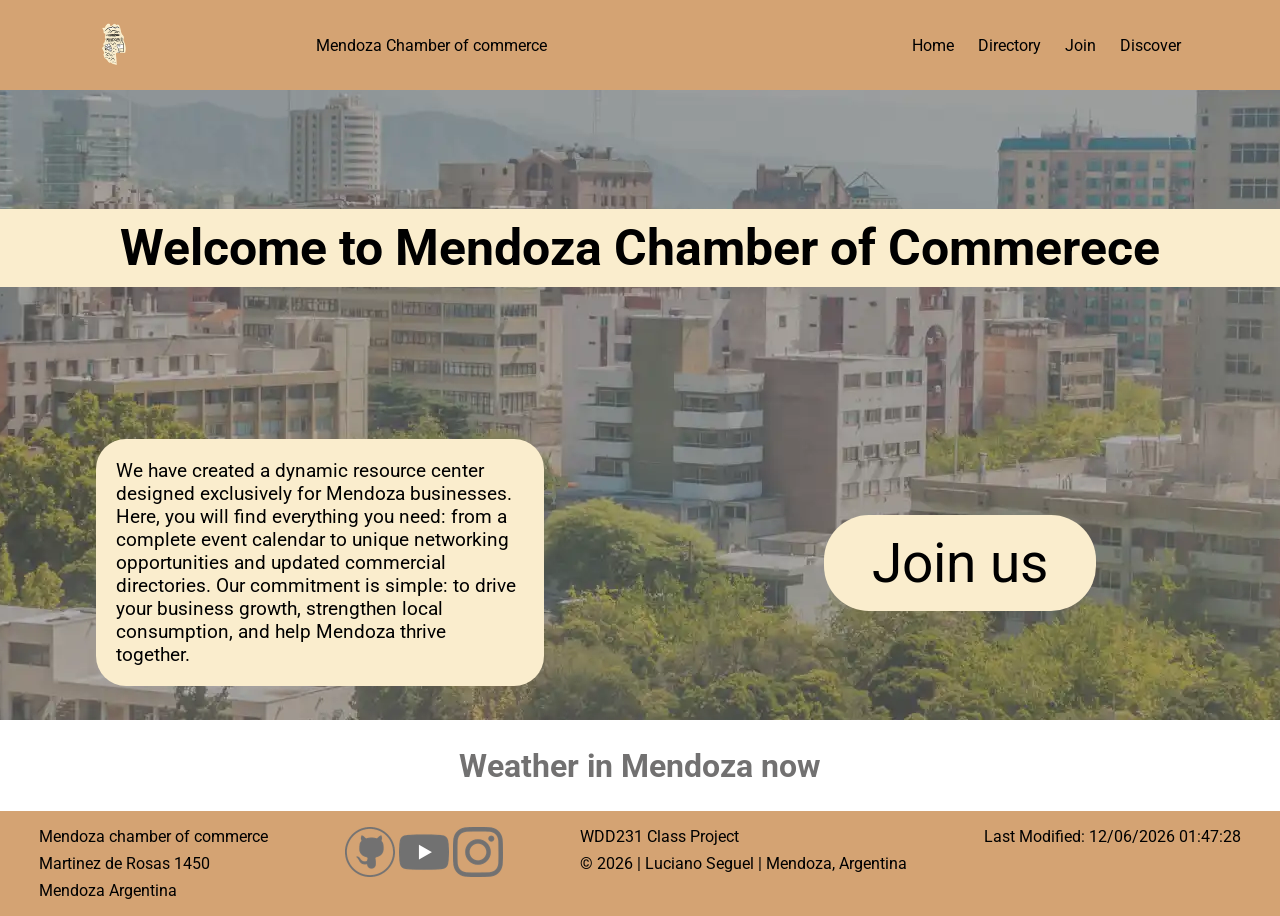
==== chamber/index.html @ c5376103 "fixed h1 index 3.3" ====
<!DOCTYPE html>
<html lang="en">

<head>
    <meta charset="UTF-8">
    <meta name="viewport" content="width=device-width, initial-scale=1.0">
    <title>Mendoza Chamber of commerce</title>

    <!-- --------------
    Meta links en el head 
-------------------->

    <meta name="description"
        content="Mendoza Chamber of commerce to connect local bussiness with local people here in mendoza">
    <meta name="author" content="Luciano Seguel">
    <meta property="og:title" content="Mendoza Chamber of commerce">
    <meta property="og:description"
        content="Mendoza Chamber of commerce to connect local bussiness with local people here in mendoza">
    <meta property="og:url" content="https://www.mendozachamberofcommerce.com.ar/">
    <meta property="og:locale" content="es_AR">
    <meta property="og:image"
        content="https://lucianoseguel.github.io/wdd231/chamber/images/chamber-image.jpg">
    <meta property="og:type" content="website">
    <meta property="og:site_name" content="Mendoza COC">

    <link rel="preconnect" href="https://fonts.googleapis.com">
    <link rel="preconnect" href="https://fonts.gstatic.com" crossorigin>
    <link href="https://fonts.googleapis.com/css2?family=Roboto:ital,wght@0,100..900;1,100..900&display=swap"
        rel="stylesheet">
    <link rel="stylesheet" href="styles/directory-large.css">
    <link rel="stylesheet" href="styles/index.css">
    <link rel="stylesheet" href="styles/directory-base.css">

    <link rel="shortcut icon" href="images/mendoza-logo.png" type="image/png">

  <script src="scripts/menu.js" defer></script>
    <script src="scripts/directory.js" defer></script>
    <script type="module" src="scripts/weather.js"></script>

</head>

<body>
    <header>
        <img src="images/mendoza-logo.png" alt="Site Logo" width="50" height="50">
        <span>Mendoza Chamber of commerce</span>
        <a href="#" id="menu"></a>
        <nav class="navigation">

            <a href="#" class="active">Home</a>
            <a href="directory.html">Directory</a>
            <a href="#">Join</a>
            <a href="#">Discover</a>


        </nav>
    </header>

    <main>
        <section id="hero-section">
            <!--  This is the hero section -->
            <img src="images/hero-image.webp" alt="Mendoza (hero)">
            <h1>Welcome to Mendoza Chamber of Commerece</h1>
            <p>We have created a dynamic resource center designed exclusively for Mendoza businesses. Here, you will
                find everything you need: from a complete event calendar to unique networking opportunities and updated
                commercial directories. Our commitment is simple: to drive your business growth, strengthen local
                consumption, and help Mendoza thrive together.</p>
            <a href="join.html">Join us</a>
        </section>
        <section id="event-section"></section>
        <section id="weather-section">
            <h2>Weather in Mendoza now</h2>

        </section>
    </main>

    <footer>
        <div>
            <p>Mendoza chamber of commerce</p>
            <p>Martinez de Rosas 1450</p>
            <p>Mendoza Argentina</p>

        </div>
        <div>
            <a href="https://github.com/" target="_blank" rel="noopener noreferrer">
                <img src="images/github-ico.png" alt="GitHub" class="ico-footer">
            </a>
            <a href="https://youtube.com/" target="_blank" rel="noopener noreferrer">
                <img src="images/youtube-ico.png" alt="Youtube" class="ico-footer">
            </a>
            <a href="https://instagram.com/" target="_blank" rel="noopener noreferrer">
                <img src="images/instagram-ico.png" alt="Instagram" class="ico-footer">
            </a>
        </div>

        <div>
            <p>WDD231 Class Project</p>
            <p>&copy; <span id="currentyear"></span> | Luciano Seguel | Mendoza, Argentina</p>
        </div>

        <div>
            <p id="lastModified"></p>
        </div>
    </footer>
  
</body>

</html>
---- chamber/styles/directory-large.css ----
:root {

    --main-font--: "Roboto", sans-serif;
    --primary_color--: #d4a373ff;
    --seconday_color--: #ccd5aeff;
    --background_color--: #faedcdff;
    --font_color--: #faedcdff;
    --alternative_font_color--: #727171;



}




* {
    font-family: var(--main-font--);
    box-sizing: border-box;
    text-decoration: none;
}

html,
body {
    padding: 0;
    margin: 0;
}



/* --------------------- Header Styles --------------------- */

header {
    display: flex;
    flex-direction: row;
    justify-content: space-around;
    align-items: center;
    background-color: var(--primary_color--);
    height: 10vh;

}


.navigation {
    display: block;

    align-content: center;
}

nav a {
    width: 100%;
    height: 100%;
    padding: 5px 10px;
    border-radius: 50px;
    color: black;


}

nav a:hover {
    color: var(--alternative_font_color--);
    background-color: var(--seconday_color--);
    width: 110%;
    transition: all 0.3s ease
}





/* ----------MAIN CONTENT------------ */

main{
display: block;
}

h1 {

    text-align: center;

}


#display-selector{

    margin: auto;
    display: flex;
    justify-content: center;
    width: 100%;
    gap: 2em;

}


#display-selector button{
background-color: var(--primary_color--);
padding: 15px 40px;

border: 0;
border-radius: 60px;
color: black;
font-size: larger;
cursor: pointer;
transition: all 0.1s ease-in-out;
}



#display-selector button:hover{
    scale: 1.1;
}







/**------------------------------------------------------------------------
 *                           GRID VIEW
 *------------------------------------------------------------------------**/

.commerce-container {
    display: grid;
    width: 100%;
    grid-template-columns: repeat(auto-fit, minmax(350px, 1fr));
    margin: 2em 0;
    padding: 0 1em;
    gap: 1rem;
}

.commerce-container hr {
    border: 1px solid black;
    width: 100%;
    height: 1px;
}

.commerce-container article {
    display: grid;
    grid-template-rows: 20% 20% 40%;
    grid-template-columns: 40% 1fr;
    background-color: var(--background_color--);
    align-items: center;
    justify-items: center;
    padding: 1em;
    text-align: left;
    height: auto;
    gap: 0;
    overflow-wrap: anywhere;
}

.commerce-container article div:nth-child(1),
.commerce-container article hr {

    grid-column: 1 / span 2;

}



/**------------------------------------------------------------------------
 *                           LIST VIEW
 *------------------------------------------------------------------------**/

.commerce-container-list {
    display: flex;  
    flex-direction: column;
    gap: 2em;
    
    margin: 2em auto;

}


.commerce-container-list article{
    background-color: var(--seconday_color--);
    width: 95vw;
    display: grid;
    grid-template-columns: 1fr 1fr;
    align-items: center;
    justify-items: center;
    padding: 2em;
    margin: auto;
    gap: 1em;
   

    
}



.commerce-container-list article:nth-child(odd){
    background-color: var(--background_color--);

}



.commerce-container-list article hr, .commerce-container-list article img{

display: none;

}


.commerce-container-list article div p {
overflow-wrap: anywhere;
}









/**--------------------------------------------
 **               Footer
 *---------------------------------------------**/


footer {
    margin-top: 3em;
    display: flex;
    flex-direction: row;
    background-color: var(--primary_color--);
    width: 100%;
    margin: auto;
}

footer * {
    margin: 0.5em auto;
}

.ico-footer {
    max-width: 50px;
}
---- chamber/styles/index.css ----
/**--------------------------------------------
 *               HERO SECTION
 *---------------------------------------------**/

#hero-section {
    position: relative;
    overflow: hidden;
    display: grid;
    grid-template-columns: 1fr 1fr;
    grid-template-rows: 1fr 1fr;

    justify-items: center;
    height: 70vh;
    align-items: center;
}


#hero-section img {
    position: absolute;


}

#hero-section h1 {
    position: relative;
    text-align: center;
    color: black;
    background-color: var(--background_color--);
    display: block;
    padding: 10px 20px;
    width: 100vw;
    font-size: 50px;
    grid-column-start: 1;
    grid-column-end: 3;

}

#hero-section p {

    position: relative;
    background-color: var(--background_color--);
    max-width: 70%;
    padding: 20px;
    border-radius: 30px;
    font-size: larger;
}

#hero-section a {
    position: relative;
    background-color: var(--background_color--);
    border: 0;
    border-radius: 45px;
    font-size: 55px;
    padding: 1rem 3rem;
    cursor: pointer;
    transition: all 0.2s ease-in-out;
    color: black;
}

#hero-section a:hover {
    background-color: var(--primary_color--);
}


/**--------------------------------------------
 *               WEATHER CONTAINER
 *---------------------------------------------**/

#weather-section {
    display: flex;
    flex-direction: column;
    align-items: center;

}


#weather-section h2 {
    display: flex;
    flex-direction: row;
    text-align: center;
    color: var(--alternative_font_color--);
    font-size: 2rem;

}


.weather-container {
    position: relative;
    display: grid;
    grid-template-columns: 1fr 1fr;
    grid-template-rows: 1fr 1fr;
    align-items: center;
    width: 40vw;
    justify-items: center;
    background-color: var(--background_color--);
    border-radius: 20px;


    border: 3px solid var(--primary_color--);
}

.weather-container img {

    max-width: 100%;
}

.weather-info {
    grid-row-start: 1;
    grid-row-end: 3;
    grid-column-start: 2;
    grid-column-end: 3;
}
---- chamber/styles/directory-base.css ----
@media (max-width: 600px) {

    header {

        display: flex;
        flex-direction: row;
        justify-content: space-around;
        align-items: center;
        flex-wrap: wrap;
        height: auto;
    }



    #maintitle {
        padding: 5%;
        height: auto;
        flex-direction: column;
        justify-content: left;
    }

    #menu {
        display: block;
        font-size: 2rem;
        font-weight: 700;
        text-decoration: none;
        padding: .5rem .75rem;
        color: #000;
    }

    #menu::before {
        content: "≡";
        color: white;
    }

    nav {
        background-color: var(--sunglow);
    }

    .navigation {
        list-style: none;
        display: none;
        flex-direction: column;
        margin: 0 auto;
        max-width: 760px;
        height: 100%;
    }

    .displayflex {
        display: flex;
        width: 100%;

    }

    .navigation a {
        display: block;
        padding: 0.75rem;
        text-align: left;
        text-decoration: none;
        color: black;
        font-weight: 700;
        transition: 0.5s;
        font-size: clamp(1rem, 2vmin, 1.5rem);
    }

    .navigation a:hover,
    navigation a:active {
        color: white;
        background-color: var(--carrot-orange);
    }

    .show li {
        display: block;
    }

    #menu.show::before {
        content: "X";
        color: white;
    }

    /*-------------------------------MAIN--------------------------------*/
    #menu {
        display: block;
        font-size: 2rem;
        font-weight: 700;
        text-decoration: none;
        padding: .5rem .75rem;
        color: #000;
    }

    #menu::before {
        content: "≡";
    }

    nav {
        background-color: var(--sunglow);
    }

    .navigation {
        list-style: none;
        margin: 0 auto;
        max-width: 760px;
    }

    .navigation li {
        display: none;
    }

    .navigation a {
        display: block;
        padding: 1rem;
        text-align: left;
        text-decoration: none;
        color: black;
        font-weight: 700;
        transition: 0.5s;
        font-size: clamp(1rem, 2vmin, 1.5rem);
    }

    .navigation a:hover,
    navigation a:active {
        color: white;
        background-color: var(--carrot-orange);
    }

    .show li {
        display: block;
    }

    #menu.show::before {
        content: "X";
    }

    /**--------------------------------------------
 **               MAIN RESPONSIVE DIRECTORY.HTML
 *---------------------------------------------**/

    .main-container * {

        max-width: 90vw;
        flex-direction: column;

    }

    /**--------------------------------------------
    **               MAIN RESPONSIVE HOME.HTML
     *---------------------------------------------**/
    #hero-section {
        display: flex;
        flex-direction: column;
                align-items: center;

    }
#hero-section h1{
        font-size: 30px;
        margin: auto;
    }

    #hero-section p {
        height: max-content;
        max-width: 100%;
        border-radius: 0;
        margin: auto;

    }

    #hero-section a {
        font-size: 30px;
        padding: 1rem 2rem;
        margin:auto;
    }



    /**--------------------------------------------
 *               FOOTER
 *---------------------------------------------**/

    footer {

        flex-direction: column;
    }


}
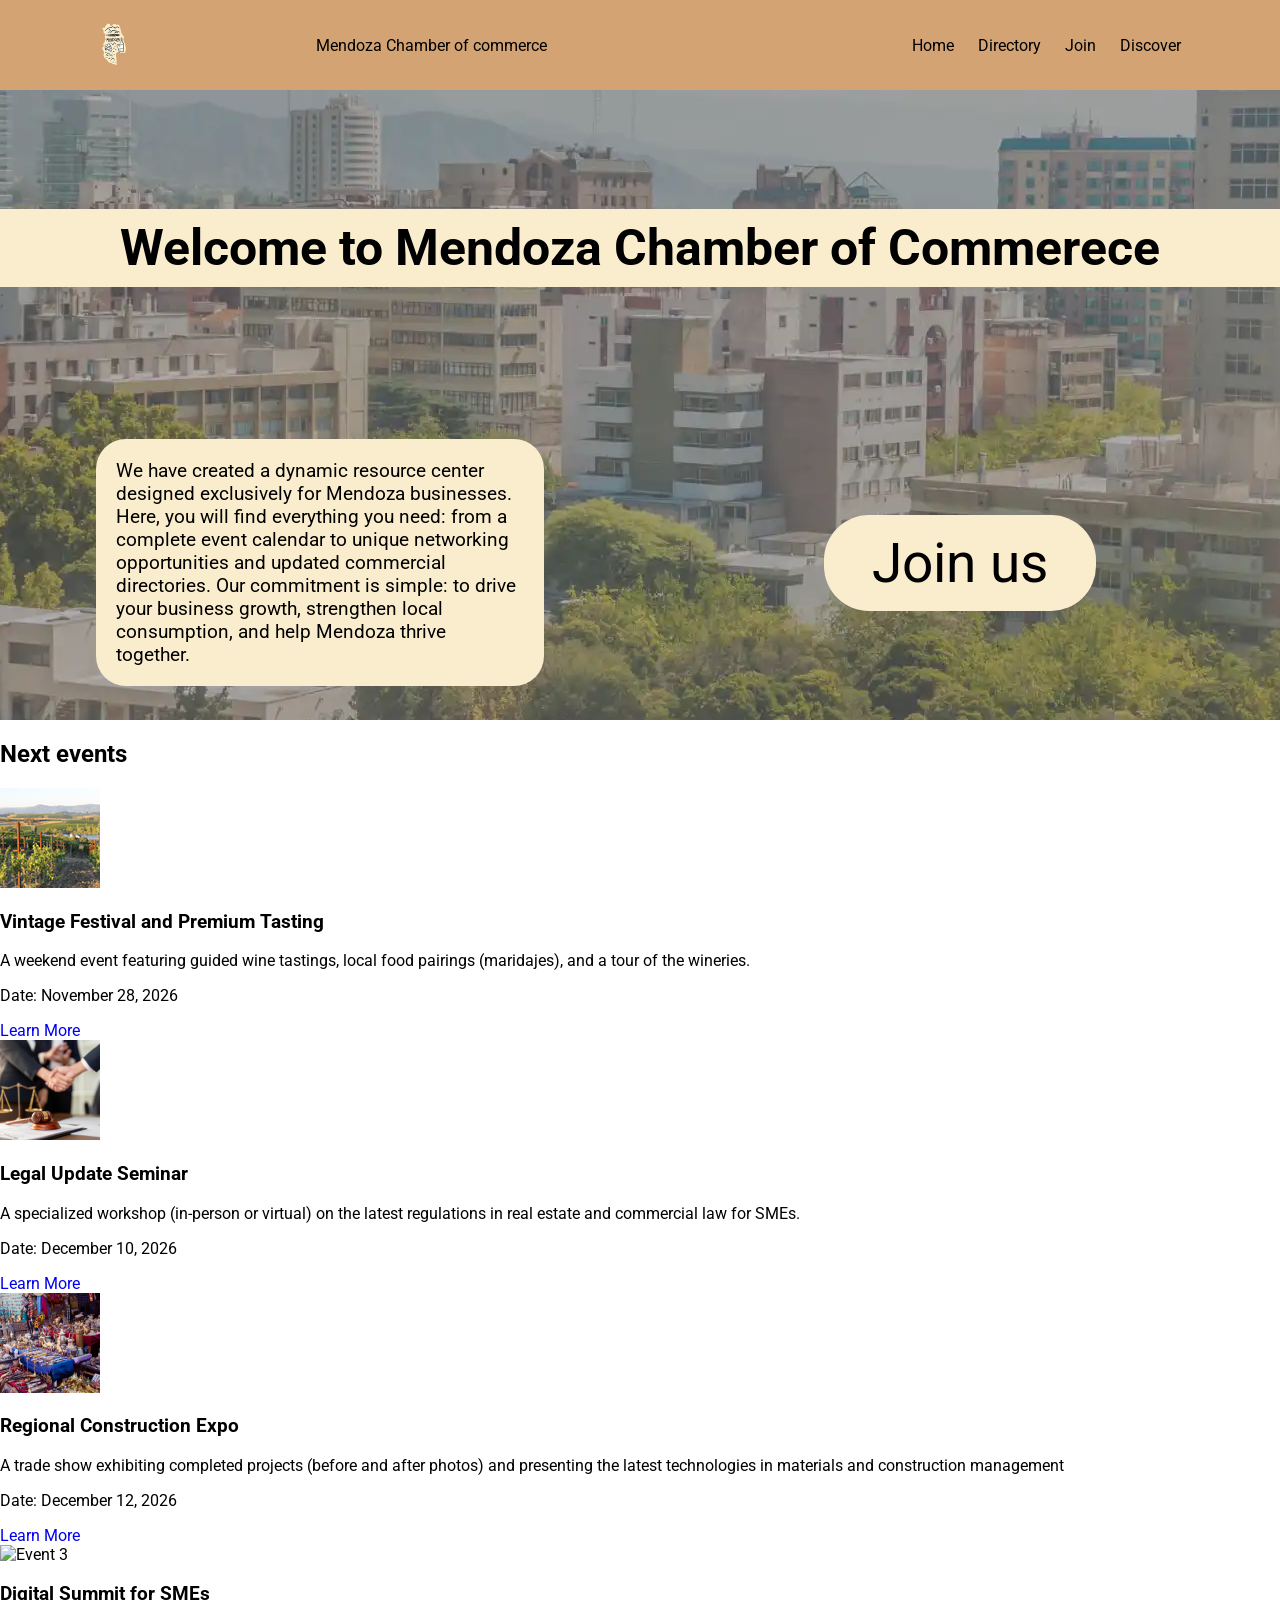
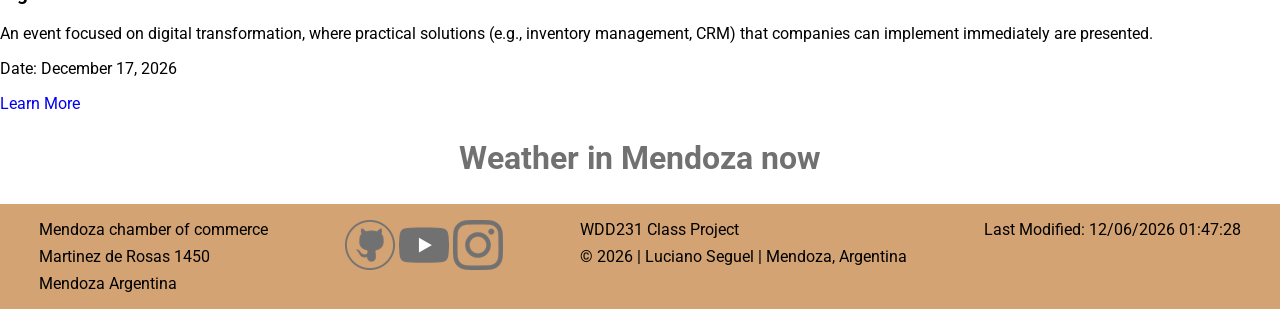
==== commit 275b8f66: "css events" ====
--- a/chamber/index.html
+++ b/chamber/index.html
@@ -18,8 +18,7 @@
         content="Mendoza Chamber of commerce to connect local bussiness with local people here in mendoza">
     <meta property="og:url" content="https://www.mendozachamberofcommerce.com.ar/">
     <meta property="og:locale" content="es_AR">
-    <meta property="og:image"
-        content="https://lucianoseguel.github.io/wdd231/chamber/images/chamber-image.jpg">
+    <meta property="og:image" content="https://lucianoseguel.github.io/wdd231/chamber/images/chamber-image.jpg">
     <meta property="og:type" content="website">
     <meta property="og:site_name" content="Mendoza COC">
 
@@ -33,7 +32,7 @@
 
     <link rel="shortcut icon" href="images/mendoza-logo.png" type="image/png">
 
-  <script src="scripts/menu.js" defer></script>
+    <script src="scripts/menu.js" defer></script>
     <script src="scripts/directory.js" defer></script>
     <script type="module" src="scripts/weather.js"></script>
 
@@ -66,7 +65,42 @@
                 consumption, and help Mendoza thrive together.</p>
             <a href="join.html">Join us</a>
         </section>
-        <section id="event-section"></section>
+        <section id="event-section">
+            <h2>Next events</h2>
+            <div id="event-container">
+                <div>
+                    <img src="images/Bodegas del Valle.png" alt="Event 1">
+                    <h3>Vintage Festival and Premium Tasting</h3>
+                    <p>A weekend event featuring guided wine tastings, local food pairings (maridajes), and a tour of
+                        the wineries.</p>
+                    <p>Date: November 28, 2026</p>
+                    <a href="#">Learn More</a>
+                </div>
+                <div>
+                    <img src="images/Servicios Legales Andinos.png" alt="Event 2">
+                    <h3>Legal Update Seminar</h3>
+                    <p>A specialized workshop (in-person or virtual) on the latest regulations in real estate and commercial law for SMEs.</p>
+                    <p>Date: December 10, 2026</p>
+                    <a href="#">Learn More</a>
+                </div>
+                <div>
+                    <img src="images/Artesanías del Norte.png" alt="Event 3">
+                    <h3>Regional Construction Expo</h3>
+                    <p>A trade show exhibiting completed projects (before and after photos) and presenting the latest technologies in materials and construction management</p>
+                    <p>Date: December 12, 2026</p>
+                    <a href="#">Learn More</a>
+                </div>
+                <div>
+                    <img src="images/event3.jpg" alt="Event 3">
+                    <h3>Digital Summit for SMEs</h3>
+                    <p>An event focused on digital transformation, where practical solutions (e.g., inventory management, CRM) that companies can implement immediately are presented.</p>
+                    <p>Date: December 17, 2026</p>
+                    <a href="#">Learn More</a>
+                </div>
+            </div>
+
+
+        </section>
         <section id="weather-section">
             <h2>Weather in Mendoza now</h2>
 
@@ -101,7 +135,7 @@
             <p id="lastModified"></p>
         </div>
     </footer>
-  
+
 </body>
 
 </html>
--- a/chamber/styles/index.css
+++ b/chamber/styles/index.css
@@ -62,6 +62,20 @@
 }
 
 
+
+
+/**--------------------------------------------
+ *               EVENTS SECTION
+ *---------------------------------------------**/
+
+ .event-section{
+display: grid;
+grid-template-rows: 1fr 1fr;
+grid-template-columns: 1fr;
+
+}
+
+
 /**--------------------------------------------
  *               WEATHER CONTAINER
  *---------------------------------------------**/
@@ -88,25 +102,31 @@
     position: relative;
     display: grid;
     grid-template-columns: 1fr 1fr;
-    grid-template-rows: 1fr 1fr;
+    grid-template-rows: 50% 50%;
     align-items: center;
     width: 40vw;
     justify-items: center;
     background-color: var(--background_color--);
     border-radius: 20px;
-
-
+    margin: 2em 0;
+    height:fit-content;
     border: 3px solid var(--primary_color--);
+    overflow: hidden;
 }
 
 .weather-container img {
 
-    max-width: 100%;
+    width: 150px;
+    
 }
+.weather-container > p{
+font-size: 30px;
 
+}
 .weather-info {
     grid-row-start: 1;
     grid-row-end: 3;
     grid-column-start: 2;
     grid-column-end: 3;
-}+}
+
--- a/chamber/styles/directory-base.css
+++ b/chamber/styles/directory-base.css
@@ -148,10 +148,11 @@
     #hero-section {
         display: flex;
         flex-direction: column;
-                align-items: center;
-
-    }
-#hero-section h1{
+        align-items: center;
+
+    }
+
+    #hero-section h1 {
         font-size: 30px;
         margin: auto;
     }
@@ -167,8 +168,25 @@
     #hero-section a {
         font-size: 30px;
         padding: 1rem 2rem;
-        margin:auto;
-    }
+        margin: auto;
+    }
+
+
+    /**============================================
+     *               WEATHER RESPONSIVE HOME.HTML
+     *=============================================**/
+
+     .weather-container {
+        display: flex;
+        flex-direction: column;
+        width: 90vw;
+    
+    }
+
+    .weather-container img {
+        max-width: 100%;
+    }
+
 
 
 
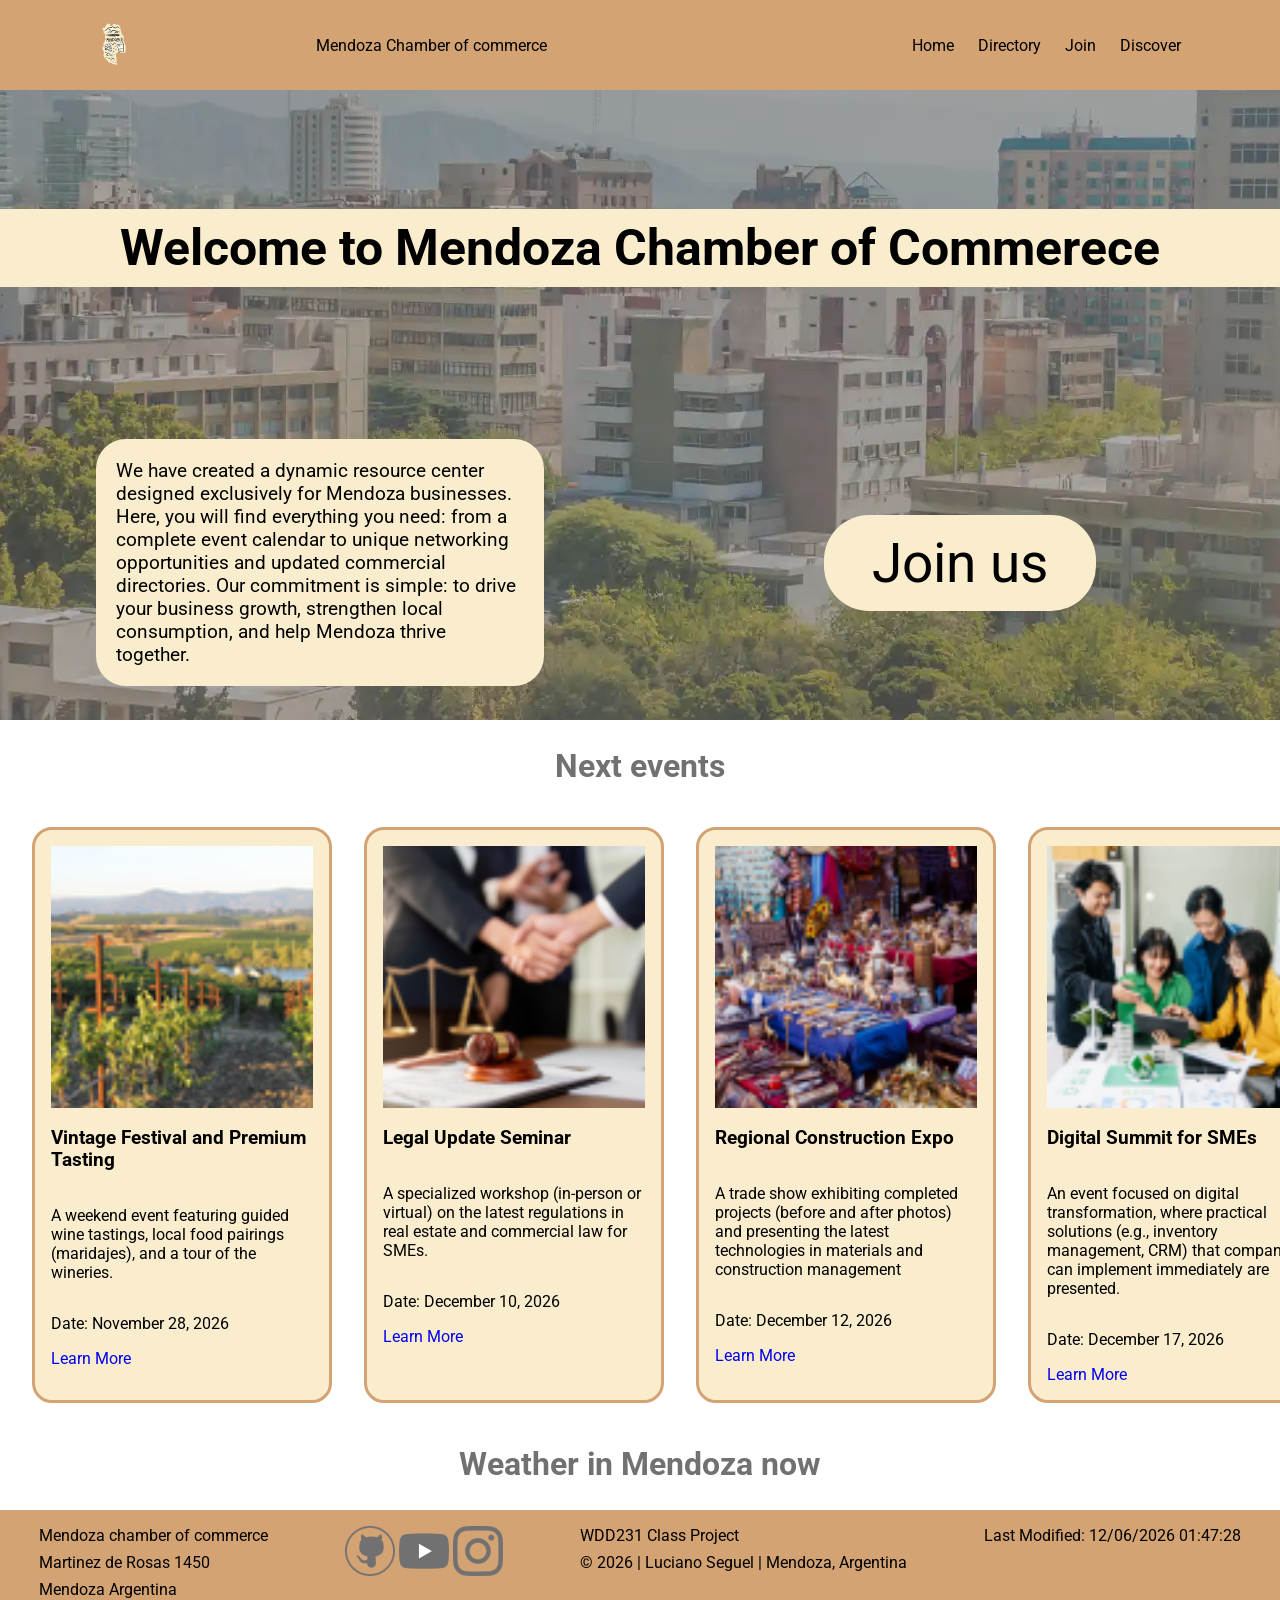
==== commit c3902e8c: "finish next events" ====
--- a/chamber/index.html
+++ b/chamber/index.html
@@ -65,9 +65,9 @@
                 consumption, and help Mendoza thrive together.</p>
             <a href="join.html">Join us</a>
         </section>
-        <section id="event-section">
+        <section class="event-section">
             <h2>Next events</h2>
-            <div id="event-container">
+            <div class="event-container">
                 <div>
                     <img src="images/Bodegas del Valle.png" alt="Event 1">
                     <h3>Vintage Festival and Premium Tasting</h3>
@@ -84,14 +84,14 @@
                     <a href="#">Learn More</a>
                 </div>
                 <div>
-                    <img src="images/Artesanías del Norte.png" alt="Event 3">
+                    <img src="images/Artesanías del Norte.png" alt="Event 5">
                     <h3>Regional Construction Expo</h3>
                     <p>A trade show exhibiting completed projects (before and after photos) and presenting the latest technologies in materials and construction management</p>
                     <p>Date: December 12, 2026</p>
                     <a href="#">Learn More</a>
                 </div>
                 <div>
-                    <img src="images/event3.jpg" alt="Event 3">
+                    <img src="images/TecnoSoluciones IT.png" alt="Event 4">
                     <h3>Digital Summit for SMEs</h3>
                     <p>An event focused on digital transformation, where practical solutions (e.g., inventory management, CRM) that companies can implement immediately are presented.</p>
                     <p>Date: December 17, 2026</p>
--- a/chamber/styles/index.css
+++ b/chamber/styles/index.css
@@ -68,10 +68,46 @@
  *               EVENTS SECTION
  *---------------------------------------------**/
 
- .event-section{
-display: grid;
-grid-template-rows: 1fr 1fr;
-grid-template-columns: 1fr;
+
+
+.event-section {
+    display: flex;
+    flex-direction: column;
+    justify-content: center;
+    align-items: center;
+    margin: auto;
+}
+
+.event-section h2 {
+    display: flex;
+    flex-direction: row;
+    text-align: center;
+    color: var(--alternative_font_color--);
+    font-size: 2rem;
+}
+
+.event-container{
+display: flex;
+flex-direction: row;
+max-width: 100vw;
+
+gap: 2em;
+padding: 1em 2em;
+margin: auto;
+overflow: scroll;
+
+}
+
+.event-container div{
+display: flex;
+flex-direction: column;
+min-width: 300px;
+max-width: 300px;
+
+padding: 1em;
+border: var(--primary_color--) 3px solid;
+background-color: var(--background_color--);
+border-radius: 20px;
 
 }
 
@@ -109,7 +145,7 @@
     background-color: var(--background_color--);
     border-radius: 20px;
     margin: 2em 0;
-    height:fit-content;
+    height: fit-content;
     border: 3px solid var(--primary_color--);
     overflow: hidden;
 }
@@ -117,16 +153,17 @@
 .weather-container img {
 
     width: 150px;
-    
-}
-.weather-container > p{
-font-size: 30px;
 
 }
+
+.weather-container>p {
+    font-size: 30px;
+
+}
+
 .weather-info {
     grid-row-start: 1;
     grid-row-end: 3;
     grid-column-start: 2;
     grid-column-end: 3;
-}
-
+}
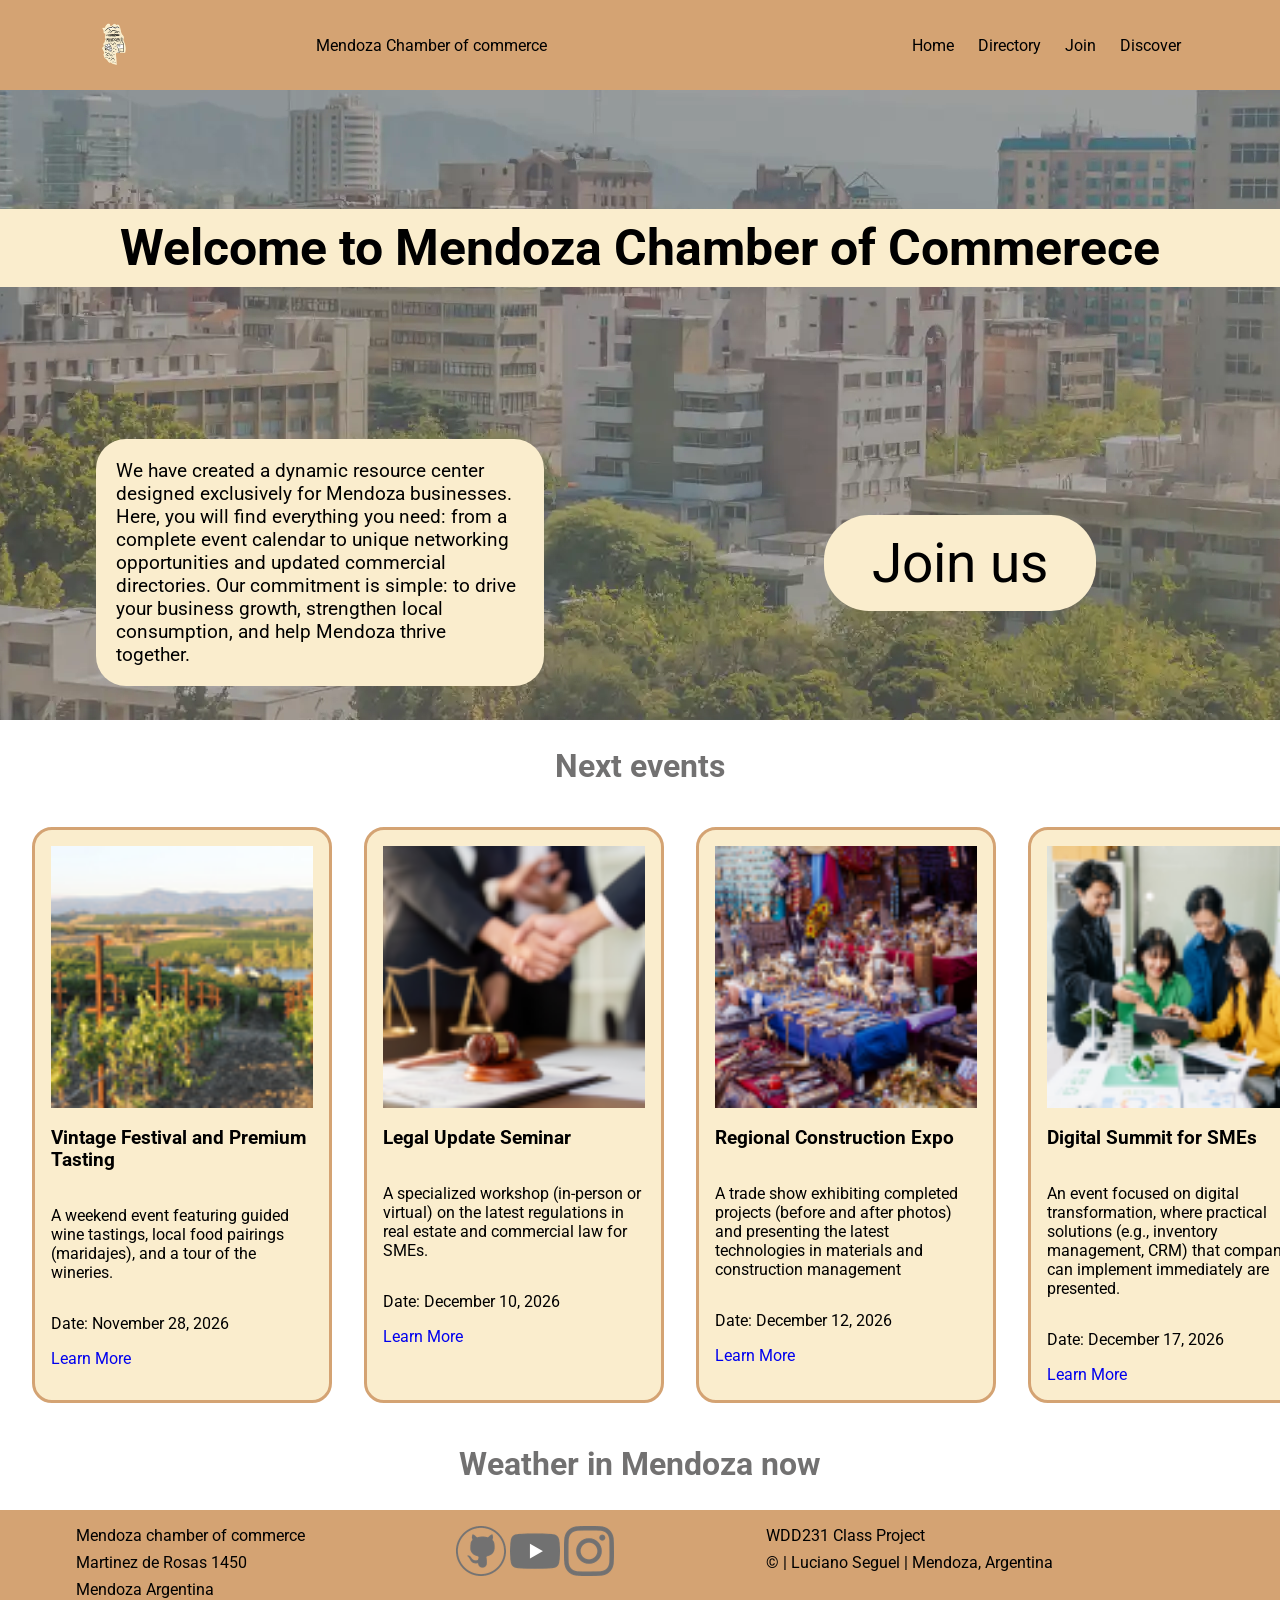
==== commit 381a3d77: "replace imagenames" ====
--- a/chamber/index.html
+++ b/chamber/index.html
@@ -69,7 +69,7 @@
             <h2>Next events</h2>
             <div class="event-container">
                 <div>
-                    <img src="images/Bodegas del Valle.png" alt="Event 1">
+                    <img src="images/bodegasdelvalle.png" alt="Event 1">
                     <h3>Vintage Festival and Premium Tasting</h3>
                     <p>A weekend event featuring guided wine tastings, local food pairings (maridajes), and a tour of
                         the wineries.</p>
@@ -77,21 +77,21 @@
                     <a href="#">Learn More</a>
                 </div>
                 <div>
-                    <img src="images/Servicios Legales Andinos.png" alt="Event 2">
+                    <img src="images/servicioslegalesandinos.png" alt="Event 2">
                     <h3>Legal Update Seminar</h3>
                     <p>A specialized workshop (in-person or virtual) on the latest regulations in real estate and commercial law for SMEs.</p>
                     <p>Date: December 10, 2026</p>
                     <a href="#">Learn More</a>
                 </div>
                 <div>
-                    <img src="images/Artesanías del Norte.png" alt="Event 5">
+                    <img src="images/artesaniasdelnorte.png" alt="Event 5">
                     <h3>Regional Construction Expo</h3>
                     <p>A trade show exhibiting completed projects (before and after photos) and presenting the latest technologies in materials and construction management</p>
                     <p>Date: December 12, 2026</p>
                     <a href="#">Learn More</a>
                 </div>
                 <div>
-                    <img src="images/TecnoSoluciones IT.png" alt="Event 4">
+                    <img src="images/tecnosolucionesit.png" alt="Event 4">
                     <h3>Digital Summit for SMEs</h3>
                     <p>An event focused on digital transformation, where practical solutions (e.g., inventory management, CRM) that companies can implement immediately are presented.</p>
                     <p>Date: December 17, 2026</p>
@@ -104,6 +104,10 @@
         <section id="weather-section">
             <h2>Weather in Mendoza now</h2>
 
+        </section>
+
+        <section id="members-section">
+            
         </section>
     </main>
 
--- a/chamber/styles/index.css
+++ b/chamber/styles/index.css
@@ -138,7 +138,7 @@
     position: relative;
     display: grid;
     grid-template-columns: 1fr 1fr;
-    grid-template-rows: 50% 50%;
+    grid-template-rows: 1fr 1fr 1fr;
     align-items: center;
     width: 40vw;
     justify-items: center;
@@ -161,9 +161,34 @@
 
 }
 
+
+.nextdays{
+    display: flex;
+flex-direction: row;
+gap: 1em;
+justify-content: center;
+padding: 1em;
+}
+
+.nextdays div{
+    background-color: var(--primary_color--);
+    max-width: 100%;
+    height: fit-content;
+    text-align: center;
+    padding: 5px;
+    border-radius: 20px;
+}
+
+.nextdays img{
+    max-width: 100%;
+}
+
 .weather-info {
+    display: flex;
+    flex-direction: column;
+    gap: 1em;
     grid-row-start: 1;
-    grid-row-end: 3;
+    grid-row-end: 4;
     grid-column-start: 2;
     grid-column-end: 3;
 }
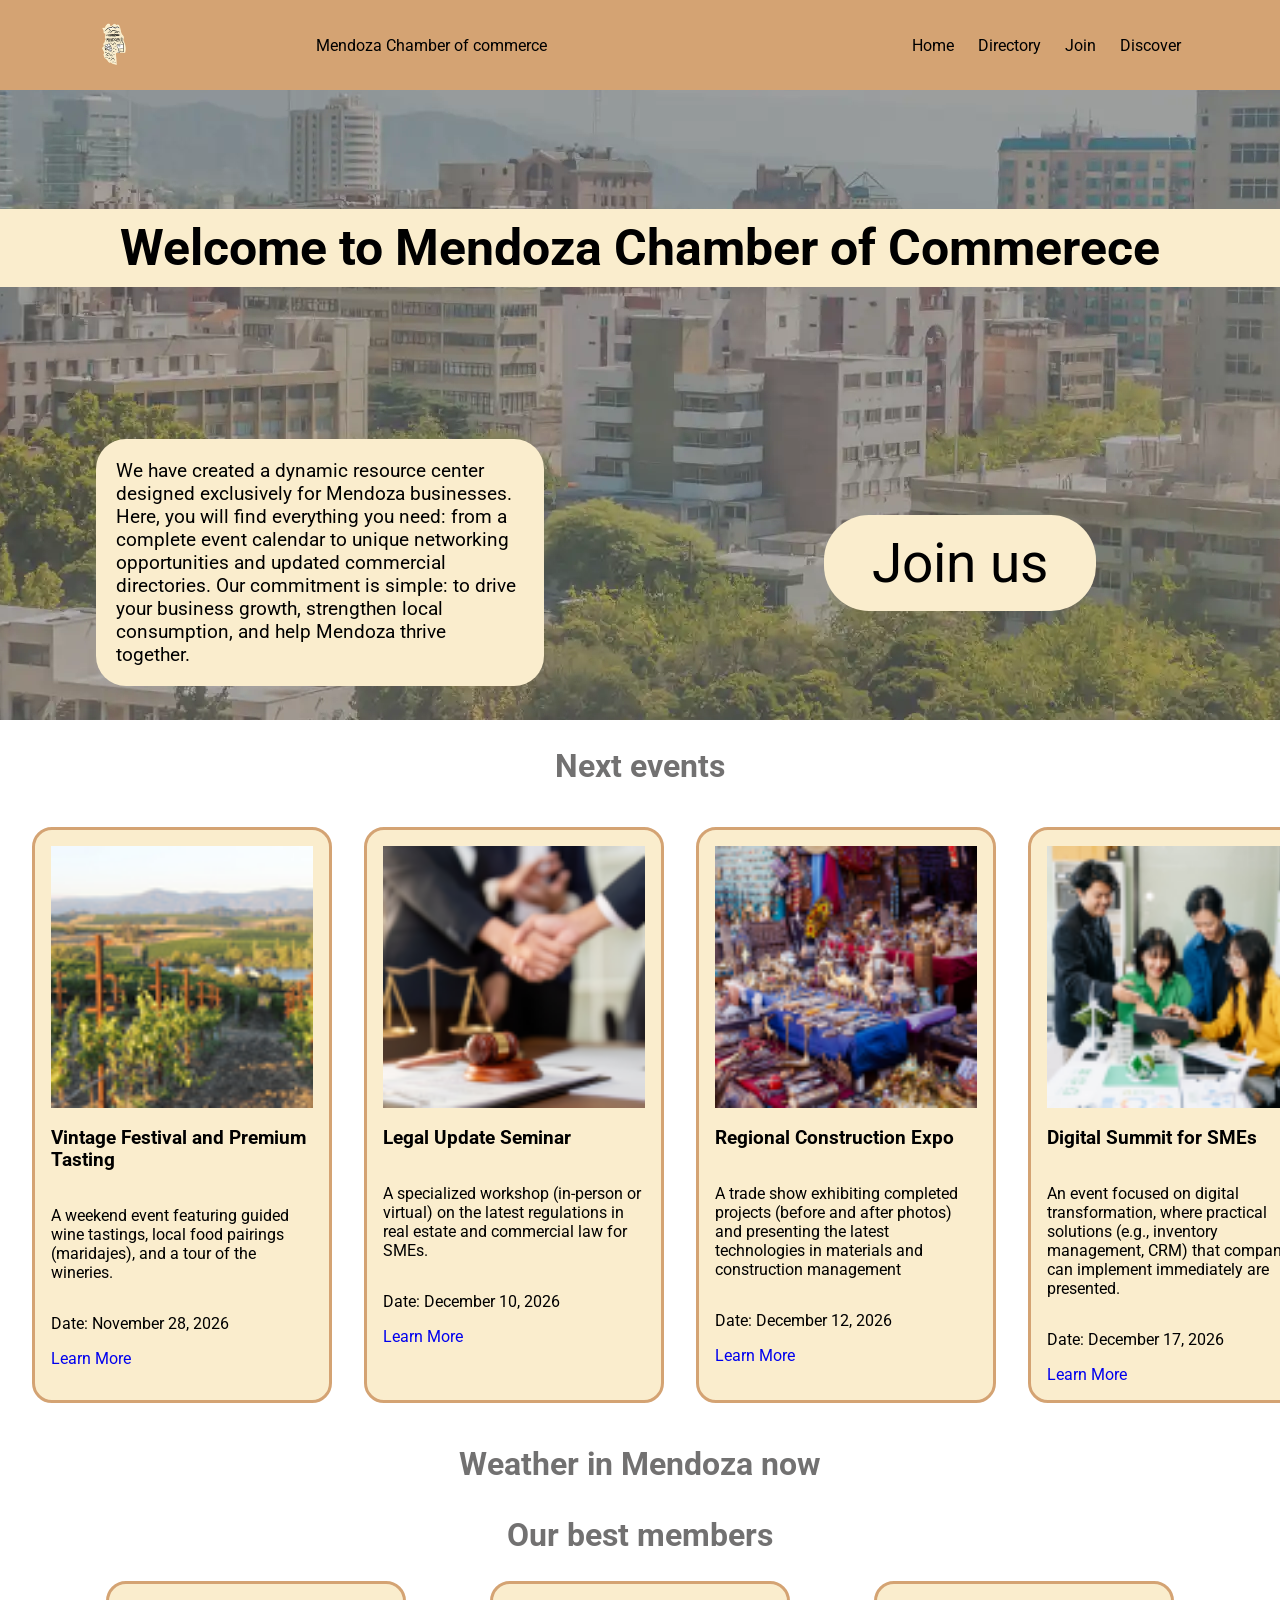
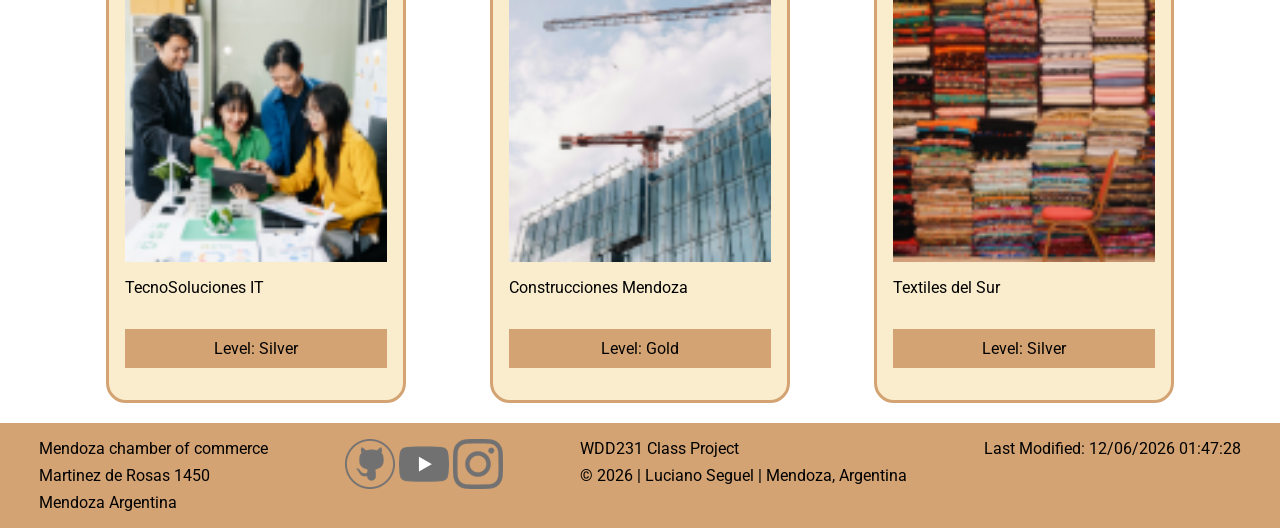
==== commit ed6f191e: "end index.html" ====
--- a/chamber/index.html
+++ b/chamber/index.html
@@ -105,8 +105,10 @@
             <h2>Weather in Mendoza now</h2>
 
         </section>
+        
 
         <section id="members-section">
+            <h2>Our best members</h2>
             
         </section>
     </main>
--- a/chamber/styles/index.css
+++ b/chamber/styles/index.css
@@ -86,28 +86,28 @@
     font-size: 2rem;
 }
 
-.event-container{
-display: flex;
-flex-direction: row;
-max-width: 100vw;
-
-gap: 2em;
-padding: 1em 2em;
-margin: auto;
-overflow: scroll;
-
-}
-
-.event-container div{
-display: flex;
-flex-direction: column;
-min-width: 300px;
-max-width: 300px;
-
-padding: 1em;
-border: var(--primary_color--) 3px solid;
-background-color: var(--background_color--);
-border-radius: 20px;
+.event-container {
+    display: flex;
+    flex-direction: row;
+    max-width: 100vw;
+
+    gap: 2em;
+    padding: 1em 2em;
+    margin: auto;
+    overflow: scroll;
+
+}
+
+.event-container div {
+    display: flex;
+    flex-direction: column;
+    min-width: 300px;
+    max-width: 300px;
+
+    padding: 1em;
+    border: var(--primary_color--) 3px solid;
+    background-color: var(--background_color--);
+    border-radius: 20px;
 
 }
 
@@ -162,15 +162,15 @@
 }
 
 
-.nextdays{
-    display: flex;
-flex-direction: row;
-gap: 1em;
-justify-content: center;
-padding: 1em;
-}
-
-.nextdays div{
+.nextdays {
+    display: flex;
+    flex-direction: row;
+    gap: 1em;
+    justify-content: center;
+    padding: 1em;
+}
+
+.nextdays div {
     background-color: var(--primary_color--);
     max-width: 100%;
     height: fit-content;
@@ -179,7 +179,7 @@
     border-radius: 20px;
 }
 
-.nextdays img{
+.nextdays img {
     max-width: 100%;
 }
 
@@ -191,4 +191,59 @@
     grid-row-end: 4;
     grid-column-start: 2;
     grid-column-end: 3;
+}
+
+
+/**============================================
+ *               RANDOM MEMBERS SECTION
+ *=============================================**/
+
+#members-section {
+    display: grid;
+    grid-template-columns: 1fr 1fr 1fr ;
+    grid-template-rows: 10% 1fr;
+    max-width: 90vw;
+    justify-content: center;
+    align-items: center;
+    margin: auto;
+}
+
+
+
+#members-section h2 {
+    grid-column-start: 1;
+    grid-column-end: 4;
+    text-align: center;
+    color: var(--alternative_font_color--);
+    font-size: 2rem;
+    
+}
+
+
+
+
+
+
+
+
+#members-section div {
+    grid-row-start: 2;
+    display: flex;
+    flex-direction: column;
+    min-width: 300px;
+    max-width: 300px;
+
+    padding: 1em;
+    border: var(--primary_color--) 3px solid;
+    background-color: var(--background_color--);
+    border-radius: 20px;
+    margin: auto;
+}
+
+
+#members-section div p:nth-of-type(2){
+    background-color: var(--primary_color--);
+    text-align: center;
+    padding: 10px 0;
+
 }
--- a/chamber/styles/directory-base.css
+++ b/chamber/styles/directory-base.css
@@ -173,20 +173,31 @@
 
 
     /**============================================
-     *               WEATHER RESPONSIVE HOME.HTML
+     *               WEATHER RESPONSIVE INDEX.HTML (HOME)
      *=============================================**/
 
-     .weather-container {
+    .weather-container {
         display: flex;
         flex-direction: column;
         width: 90vw;
-    
+
     }
 
     .weather-container img {
         max-width: 100%;
     }
 
+
+    /**============================================
+ *               MEMBERS SECTION INDEX.HTML (HOME)
+ *=============================================**/
+
+    #members-section {
+        display: flex;
+        flex-direction: column;
+        gap: 1em;
+        margin: 2em auto;
+    }
 
 
 
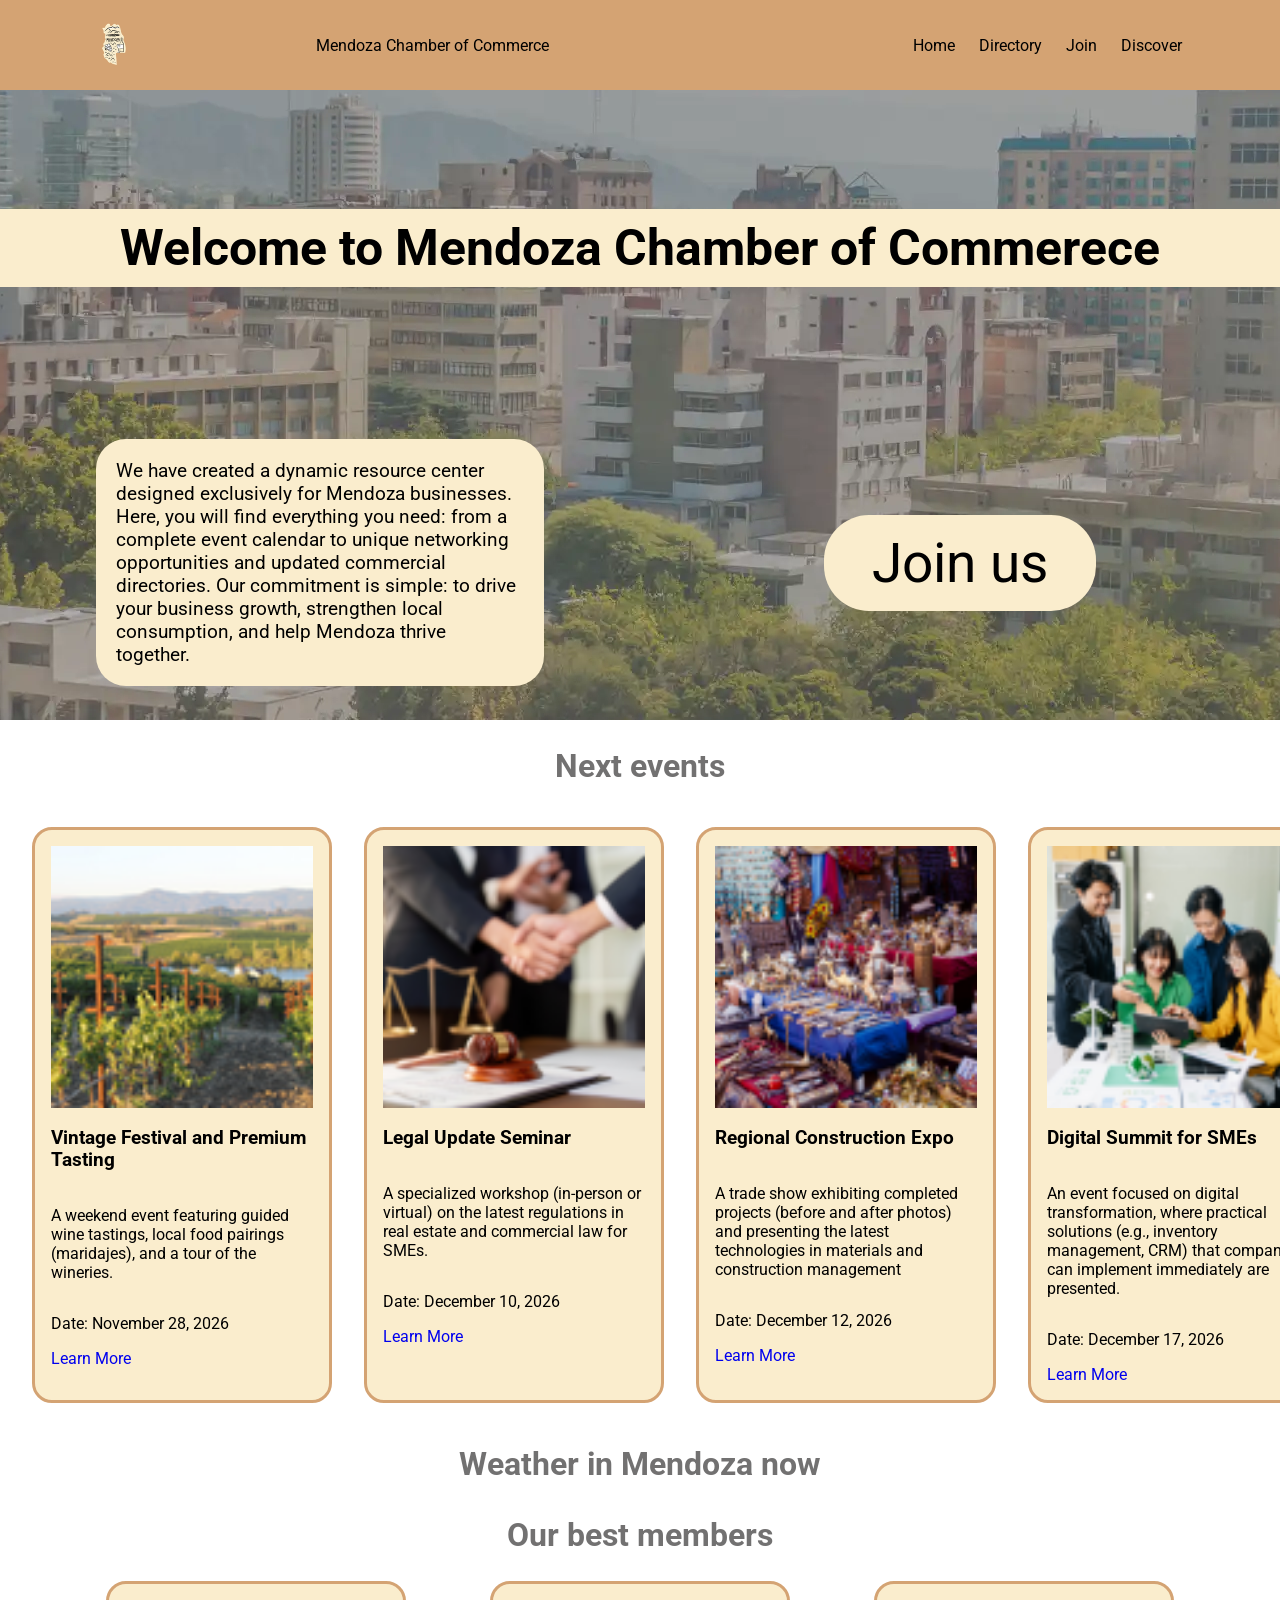
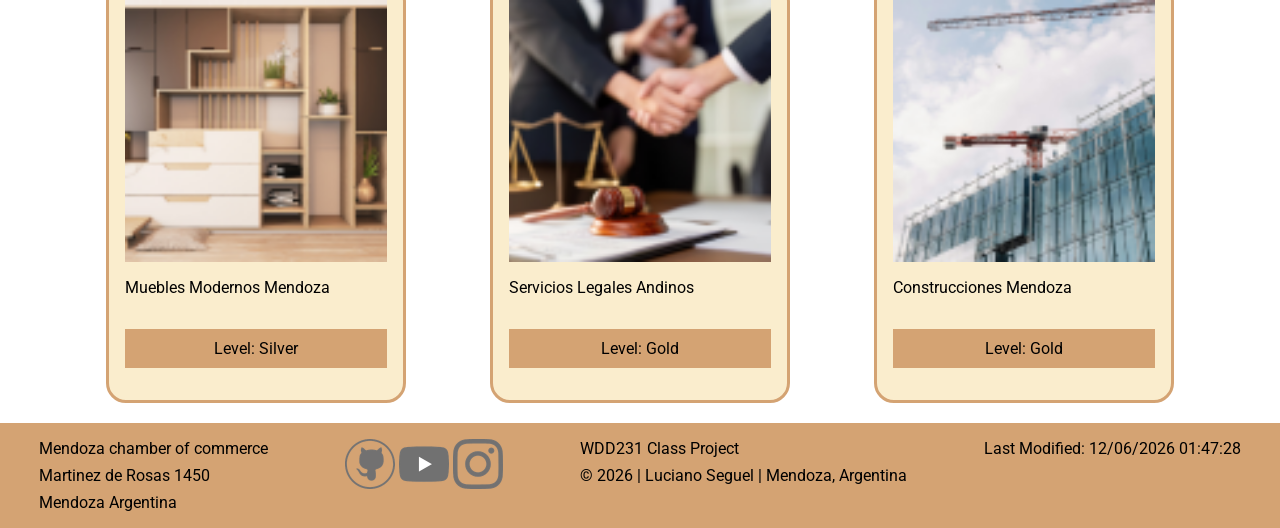
==== commit 3e201de9: "end w03" ====
--- a/chamber/index.html
+++ b/chamber/index.html
@@ -41,7 +41,7 @@
 <body>
     <header>
         <img src="images/mendoza-logo.png" alt="Site Logo" width="50" height="50">
-        <span>Mendoza Chamber of commerce</span>
+        <span>Mendoza Chamber of Commerce</span>
         <a href="#" id="menu"></a>
         <nav class="navigation">
 
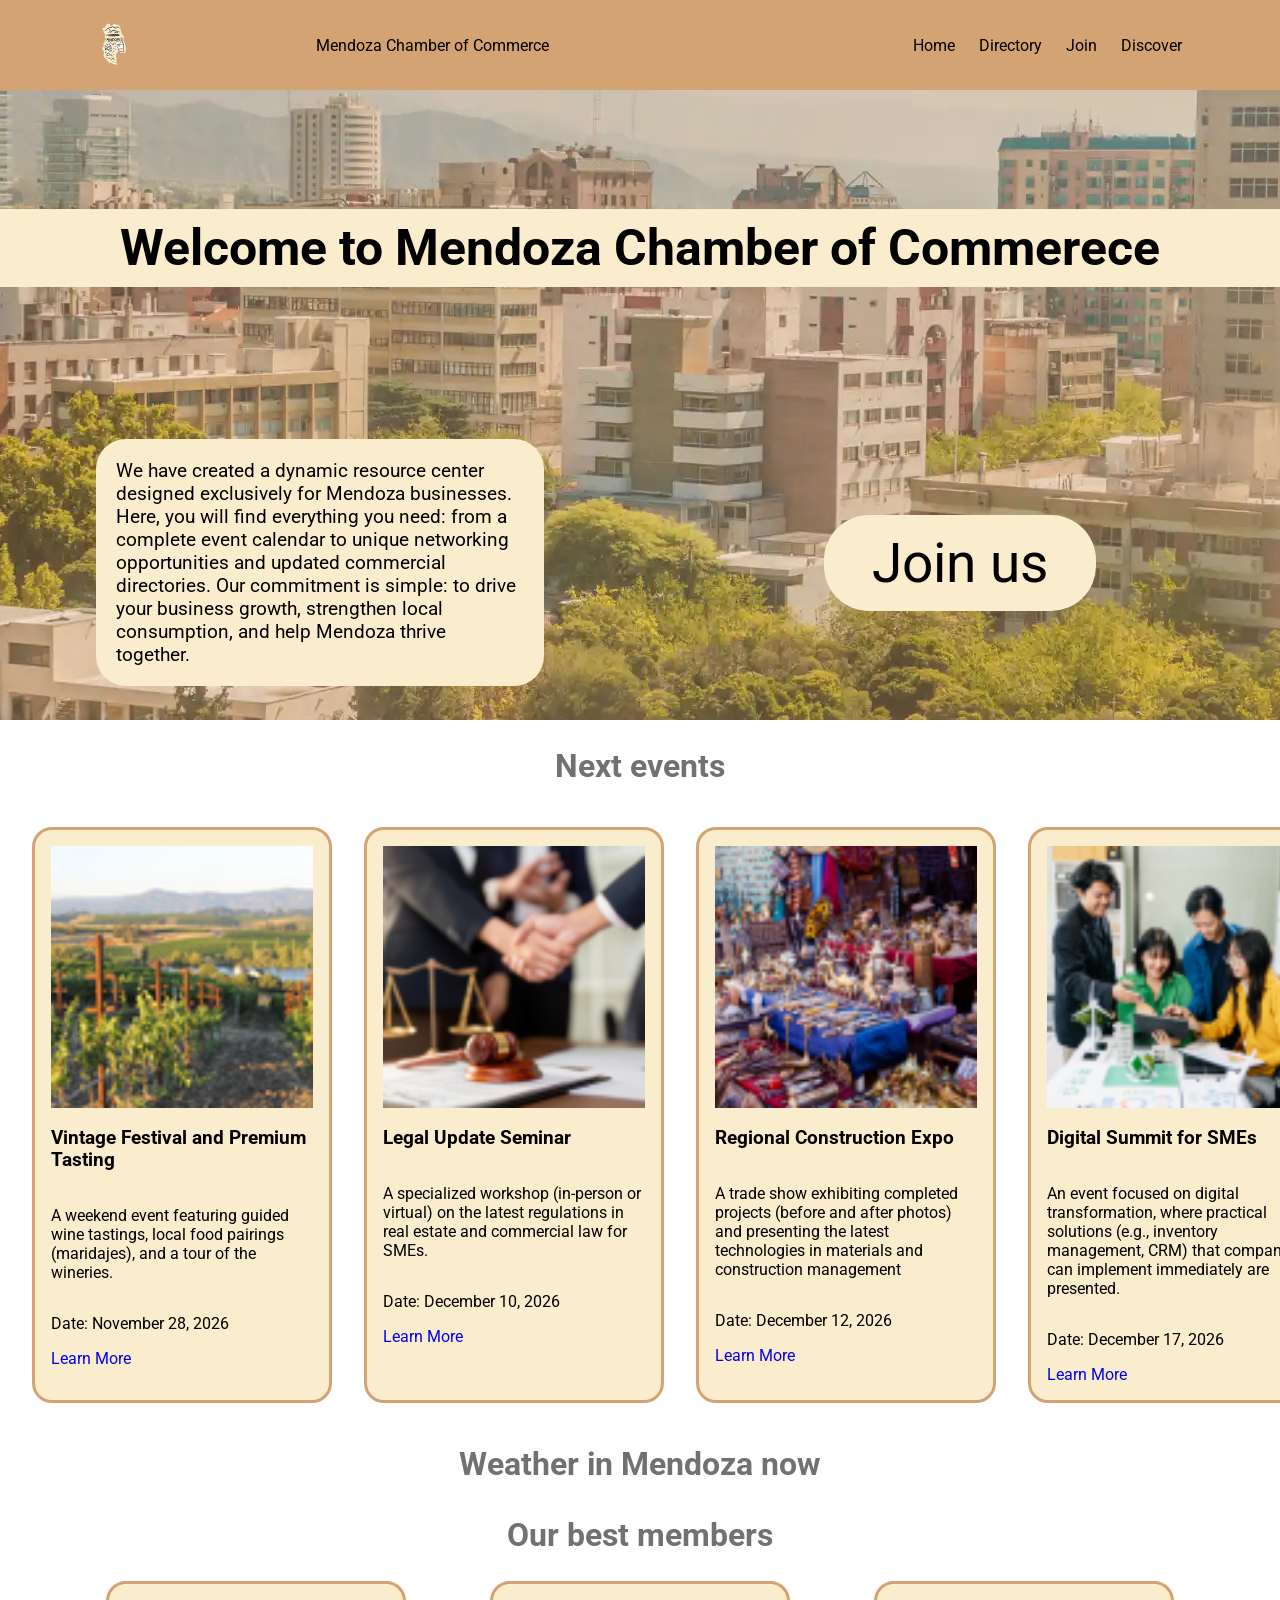
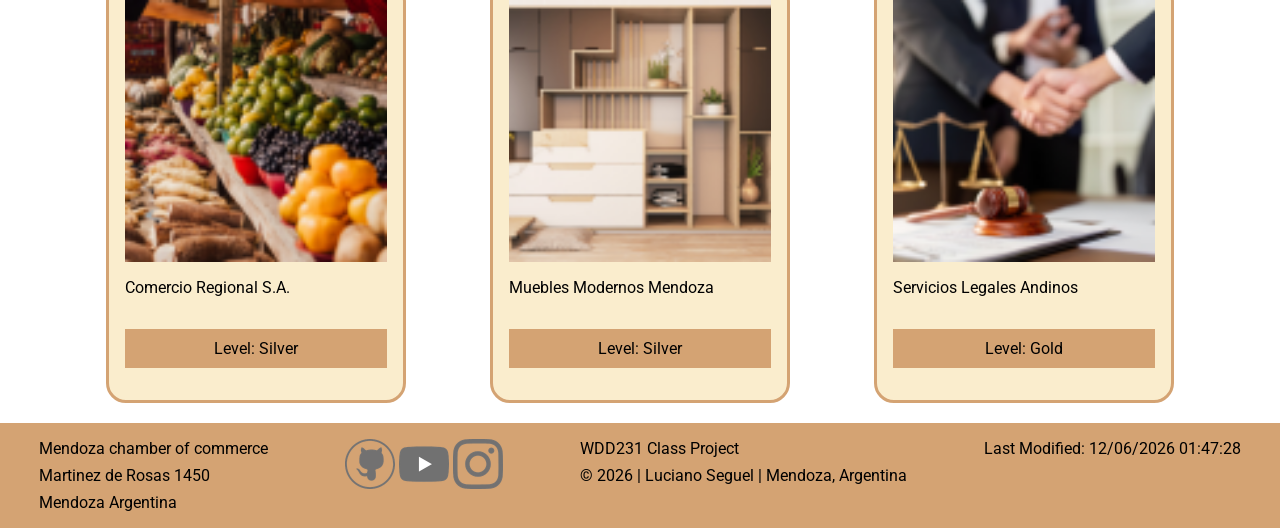
==== commit 989ee452: "Join upoload" ====
--- a/chamber/index.html
+++ b/chamber/index.html
@@ -47,7 +47,7 @@
 
             <a href="#" class="active">Home</a>
             <a href="directory.html">Directory</a>
-            <a href="#">Join</a>
+            <a href="join.html">Join</a>
             <a href="#">Discover</a>
 
 
@@ -110,6 +110,7 @@
         <section id="members-section">
             <h2>Our best members</h2>
             
+            
         </section>
     </main>
 
